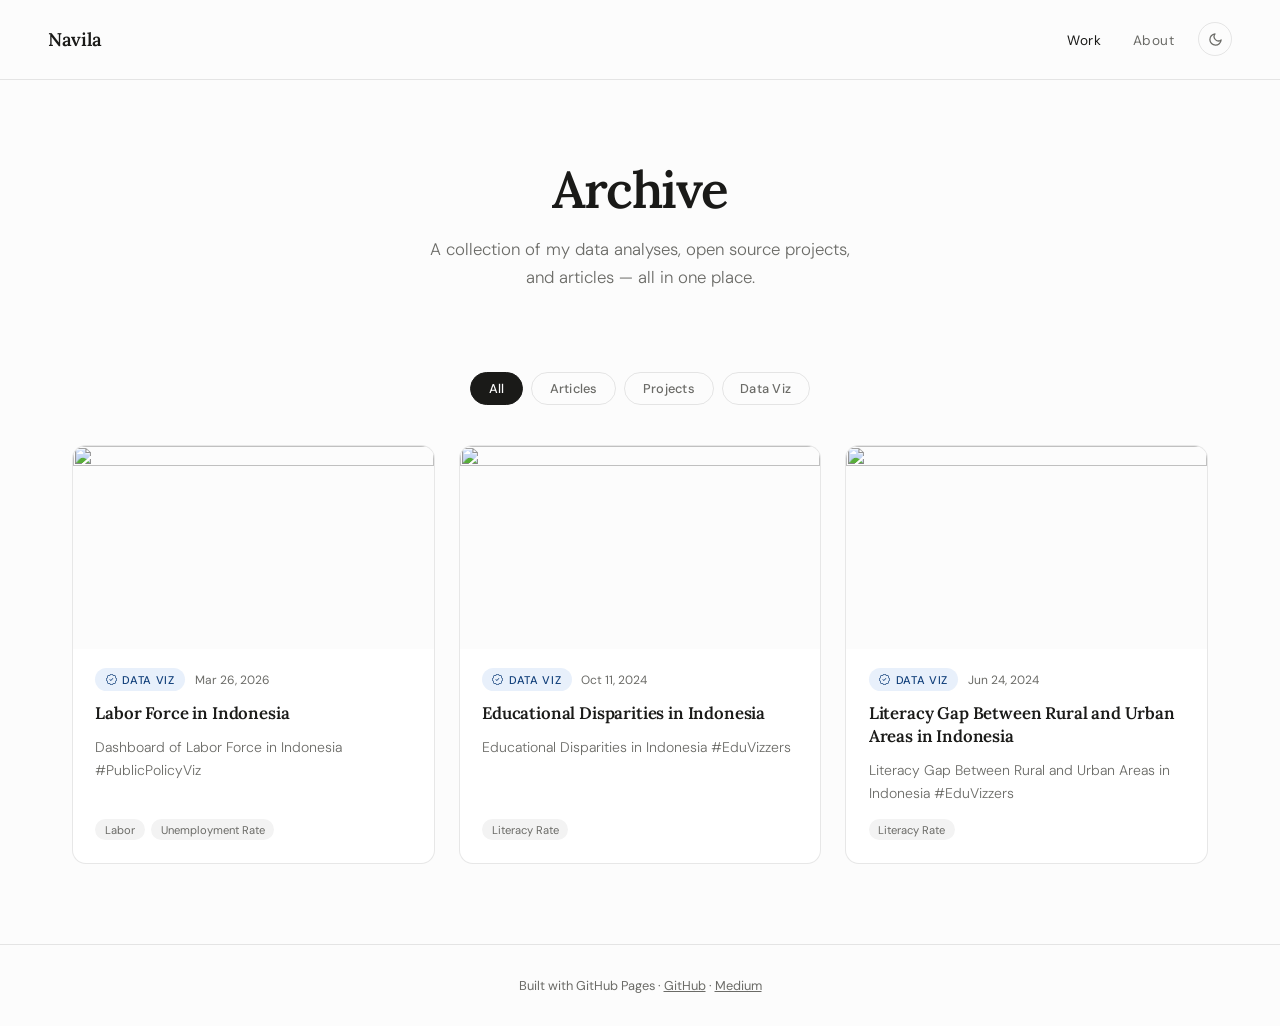
==== index.html @ 3b9d4157 "Initial commit" ====
<!DOCTYPE html>
<html lang="en">

<head>
  <meta charset="UTF-8" />
  <meta name="viewport" content="width=device-width, initial-scale=1.0" />
  <title>Navila — Portfolio</title>
  <link rel="preconnect" href="https://fonts.googleapis.com" />
  <link rel="preconnect" href="https://fonts.gstatic.com" crossorigin />
  <link
    href="https://fonts.googleapis.com/css2?family=Lora:ital,wght@0,400;0,600;1,400&family=DM+Sans:wght@300;400;500&display=swap"
    rel="stylesheet" />
  <link rel="stylesheet" href="style.css" />
</head>

<body>

  <nav>
    <a href="#" class="nav-logo">Navila</a>
    <div class="nav-right">
      <ul class="nav-links">
        <li><a href="#" class="active">Work</a></li>
        <li><a href="about.html">About</a></li>
      </ul>
      <button class="theme-toggle" id="theme-toggle" aria-label="Toggle theme">
        <svg id="icon-sun" viewBox="0 0 24 24" fill="none" stroke="currentColor" stroke-width="2" stroke-linecap="round"
          stroke-linejoin="round" style="display:none">
          <circle cx="12" cy="12" r="5" />
          <line x1="12" y1="1" x2="12" y2="3" />
          <line x1="12" y1="21" x2="12" y2="23" />
          <line x1="4.22" y1="4.22" x2="5.64" y2="5.64" />
          <line x1="18.36" y1="18.36" x2="19.78" y2="19.78" />
          <line x1="1" y1="12" x2="3" y2="12" />
          <line x1="21" y1="12" x2="23" y2="12" />
          <line x1="4.22" y1="19.78" x2="5.64" y2="18.36" />
          <line x1="18.36" y1="5.64" x2="19.78" y2="4.22" />
        </svg>
        <svg id="icon-moon" viewBox="0 0 24 24" fill="none" stroke="currentColor" stroke-width="2"
          stroke-linecap="round" stroke-linejoin="round">
          <path d="M21 12.79A9 9 0 1111.21 3 7 7 0 0021 12.79z" />
        </svg>
      </button>
    </div>
  </nav>

  <header class="hero">
    <h1>Archive</h1>
    <p>A collection of my data analyses, open source projects,<br>and articles — all in one place.</p>
  </header>

  <div class="filter-bar">
    <button class="filter-btn active" data-filter="all">All</button>
    <button class="filter-btn" data-filter="medium">Articles</button>
    <button class="filter-btn" data-filter="github">Projects</button>
    <button class="filter-btn" data-filter="tableau">Data Viz</button>
  </div>

  <main class="grid-wrapper">
    <div class="posts-grid" id="posts-grid">
      <div class="loading-state">Loading posts…</div>
    </div>
  </main>

  <footer>
    <p>Built with GitHub Pages &middot; <a href="https://github.com/yourusername" target="_blank"
        rel="noopener">GitHub</a> &middot; <a href="https://medium.com/@yourusername" target="_blank"
        rel="noopener">Medium</a></p>
  </footer>

  <script src="script.js"></script>

</body>

</html>
---- style.css ----
*,
*::before,
*::after {
    box-sizing: border-box;
    margin: 0;
    padding: 0;
}

:root {
    --bg: #fcfcfc;
    --surface: #ffffff;
    --text: #1a1a18;
    --muted: #6b6b67;
    --border: rgba(26, 26, 24, 0.1);
    --border-hover: rgba(26, 26, 24, 0.22);
    --accent-medium: #c17d3a;
    --accent-github: #2d6a4f;
    --accent-tableau: #2563a8;
    --tag-bg: rgba(26, 26, 24, 0.05);
}

body {
    font-family: 'DM Sans', sans-serif;
    background: var(--bg);
    color: var(--text);
    min-height: 100vh;
}

/* ── NAV ── */
nav {
    display: flex;
    align-items: center;
    justify-content: space-between;
    /* logo left, nav-right pushed to right */
    padding: 1.4rem 3rem;
    border-bottom: 0.5px solid var(--border);
    background: var(--bg);
    position: sticky;
    top: 0;
    z-index: 100;
}

.nav-right {
    display: flex;
    align-items: center;
    gap: 1.5rem;
}

.nav-logo {
    font-family: 'Lora', serif;
    font-size: 1.15rem;
    font-weight: 600;
    letter-spacing: -0.02em;
    text-decoration: none;
    color: var(--text);
}

.nav-links {
    display: flex;
    align-items: center;
    gap: 2rem;
    list-style: none;
}

.nav-links a {
    font-size: 0.85rem;
    font-weight: 400;
    color: var(--muted);
    text-decoration: none;
    letter-spacing: 0.03em;
    transition: color 0.2s;
}

.nav-links a:hover,
.nav-links a.active {
    color: var(--text);
}

.pin-badge {
    position: absolute;
    top: 0.85rem;
    right: 0.85rem;
    width: 26px;
    height: 26px;
    border-radius: 50%;
    background: var(--text);
    color: var(--bg);
    display: flex;
    align-items: center;
    justify-content: center;
    transition: opacity 0.2s;
}

.pin-badge svg {
    width: 13px;
    height: 13px;
}

.card:hover .pin-badge {
    opacity: 0;
}

/* arrow takes over on hover */

/* ── HERO ── */
.hero {
    text-align: center;
    padding: 5rem 2rem 3.5rem;
    max-width: 680px;
    margin: 0 auto;
}

.hero h1 {
    font-family: 'Lora', serif;
    font-size: clamp(2.2rem, 5vw, 3.2rem);
    font-weight: 600;
    letter-spacing: -0.03em;
    line-height: 1.15;
    margin-bottom: 1rem;
}

.hero p {
    font-size: 1.05rem;
    color: var(--muted);
    line-height: 1.7;
    font-weight: 300;
}

/* ── FILTER BAR ── */
.filter-bar {
    display: flex;
    align-items: center;
    justify-content: center;
    gap: 0.5rem;
    padding: 1.5rem 2rem 2.5rem;
    flex-wrap: wrap;
}

.filter-btn {
    font-family: 'DM Sans', sans-serif;
    font-size: 0.8rem;
    font-weight: 500;
    padding: 0.45rem 1.1rem;
    border-radius: 999px;
    border: 0.5px solid var(--border);
    background: transparent;
    color: var(--muted);
    cursor: pointer;
    transition: all 0.18s;
    letter-spacing: 0.02em;
}

.filter-btn:hover {
    border-color: var(--border-hover);
    color: var(--text);
}

.filter-btn.active {
    background: var(--text);
    color: var(--bg);
    border-color: var(--text);
}

.filter-btn.active[data-filter="medium"] {
    background: var(--accent-medium);
    border-color: var(--accent-medium);
}

.filter-btn.active[data-filter="github"] {
    background: var(--accent-github);
    border-color: var(--accent-github);
}

.filter-btn.active[data-filter="tableau"] {
    background: var(--accent-tableau);
    border-color: var(--accent-tableau);
}

/* ── GRID ── */
.grid-wrapper {
    max-width: 1200px;
    margin: 0 auto;
    padding: 0 2rem 5rem;
}

.posts-grid {
    display: grid;
    grid-template-columns: repeat(auto-fill, minmax(320px, 1fr));
    gap: 1.5rem;
}

/* ── CARD ── */
.card {
    background: var(--surface);
    border: 0.5px solid var(--border);
    border-radius: 14px;
    overflow: hidden;
    display: flex;
    flex-direction: column;
    text-decoration: none;
    color: inherit;
    transition: border-color 0.2s, transform 0.2s;
    position: relative;
}

.card:hover {
    border-color: var(--border-hover);
    transform: translateY(-2px);
}

.card-thumb {
    width: 100%;
    aspect-ratio: 16/9;
    object-fit: cover;
    object-position: top;
    display: block;
    background: var(--bg);
}

.card-thumb-placeholder {
    width: 100%;
    aspect-ratio: 16/9;
    display: flex;
    align-items: center;
    justify-content: center;
    background: var(--bg);
}

.card-thumb-placeholder svg {
    opacity: 0.18;
    width: 48px;
    height: 48px;
}

.card-body {
    padding: 1.2rem 1.4rem 1.4rem;
    flex: 1;
    display: flex;
    flex-direction: column;
    gap: 0.7rem;
}

.card-meta {
    display: flex;
    align-items: center;
    gap: 0.6rem;
}

.source-pill {
    display: inline-flex;
    align-items: center;
    gap: 0.35rem;
    font-size: 0.7rem;
    font-weight: 500;
    letter-spacing: 0.06em;
    text-transform: uppercase;
    padding: 0.28rem 0.65rem;
    border-radius: 999px;
}

.source-pill.medium {
    background: #fff1e5;
    color: #8a4a10;
}

.source-pill.github {
    background: #e6f4ef;
    color: #145232;
}

.source-pill.tableau {
    background: #e8f0fb;
    color: #113f7a;
}

.source-pill svg {
    width: 11px;
    height: 11px;
    flex-shrink: 0;
}

.card-date {
    font-size: 0.75rem;
    color: var(--muted);
}

.card-title {
    font-family: 'Lora', serif;
    font-size: 1.05rem;
    font-weight: 600;
    line-height: 1.35;
    letter-spacing: -0.01em;
}

.card-desc {
    font-size: 0.875rem;
    color: var(--muted);
    line-height: 1.65;
    font-weight: 300;
    flex: 1;
}

.card-tags {
    display: flex;
    flex-wrap: wrap;
    gap: 0.4rem;
    margin-top: 0.2rem;
}

.tag {
    font-size: 0.7rem;
    padding: 0.22rem 0.6rem;
    background: var(--tag-bg);
    border-radius: 999px;
    color: var(--muted);
}

.card-arrow {
    position: absolute;
    top: 1rem;
    right: 1rem;
    width: 28px;
    height: 28px;
    border-radius: 50%;
    border: 0.5px solid var(--border);
    background: var(--surface);
    display: flex;
    align-items: center;
    justify-content: center;
    opacity: 0;
    transform: translateY(4px);
    transition: opacity 0.2s, transform 0.2s;
}

.card:hover .card-arrow {
    opacity: 1;
    transform: translateY(0);
}

.card-arrow svg {
    width: 13px;
    height: 13px;
}

/* ── LOADING STATE ── */
.loading-state {
    text-align: center;
    padding: 4rem 2rem;
    color: var(--muted);
    font-size: 0.9rem;
}

.skeleton {
    background: linear-gradient(90deg, var(--bg) 25%, rgba(26, 26, 24, 0.06) 50%, var(--bg) 75%);
    background-size: 200% 100%;
    animation: shimmer 1.4s infinite;
    border-radius: 6px;
}

@keyframes shimmer {
    0% {
        background-position: 200% 0;
    }

    100% {
        background-position: -200% 0;
    }
}

/* ── EMPTY STATE ── */
.empty-state {
    grid-column: 1 / -1;
    text-align: center;
    padding: 4rem;
    color: var(--muted);
}

/* ── FOOTER ── */
footer {
    border-top: 0.5px solid var(--border);
    text-align: center;
    padding: 2rem;
    font-size: 0.8rem;
    color: var(--muted);
}

footer a {
    color: var(--muted);
    text-decoration: underline;
}

/* ── RESPONSIVE ── */
@media (max-width: 640px) {
    nav {
        padding: 1.1rem 1.25rem;
    }

    .hero {
        padding: 3rem 1.25rem 2.5rem;
    }

    .grid-wrapper {
        padding: 0 1.25rem 4rem;
    }

    .posts-grid {
        grid-template-columns: 1fr;
    }
}


/* dark mode variables */
body.dark {
    --bg: #111110;
    --surface: #1c1c1a;
    --text: #f0ede8;
    --muted: #8a8a85;
    --border: rgba(240, 237, 232, 0.1);
    --border-hover: rgba(240, 237, 232, 0.22);
    --tag-bg: rgba(240, 237, 232, 0.07);
}

.theme-toggle {
    background: transparent;
    border: 0.5px solid var(--border);
    border-radius: 50%;
    width: 34px;
    height: 34px;
    display: flex;
    align-items: center;
    justify-content: center;
    cursor: pointer;
    color: var(--muted);
    transition: border-color 0.2s, color 0.2s;
    flex-shrink: 0;
}

.theme-toggle:hover {
    border-color: var(--border-hover);
    color: var(--text);
}

.theme-toggle svg {
    width: 15px;
    height: 15px;
}

body.dark .source-pill.medium {
    background: #3d2008;
    color: #f5b97a;
}

body.dark .source-pill.github {
    background: #0d2e1e;
    color: #6fcf97;
}

body.dark .source-pill.tableau {
    background: #0d1f3e;
    color: #7eb3f5;
}
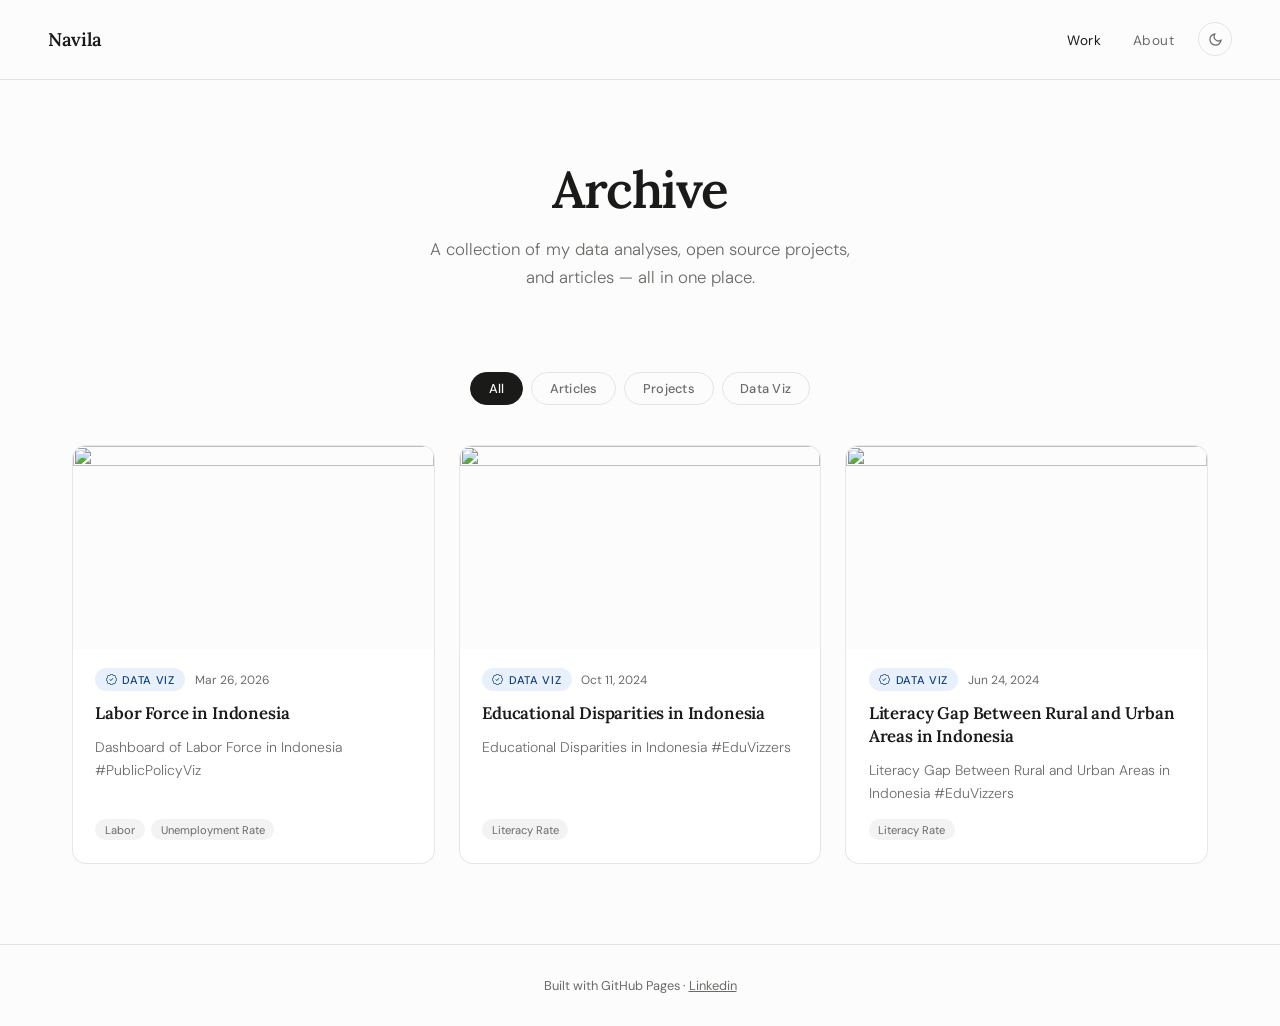
==== commit f9d5033a: "Change footer" ====
--- a/index.html
+++ b/index.html
@@ -62,9 +62,8 @@
   </main>
 
   <footer>
-    <p>Built with GitHub Pages &middot; <a href="https://github.com/yourusername" target="_blank"
-        rel="noopener">GitHub</a> &middot; <a href="https://medium.com/@yourusername" target="_blank"
-        rel="noopener">Medium</a></p>
+    <p>Built with GitHub Pages
+      &middot; <a href="https://www.linkedin.com/in/navilasm/" target="_blank" rel="noopener">Linkedin</a></p>
   </footer>
 
   <script src="script.js"></script>
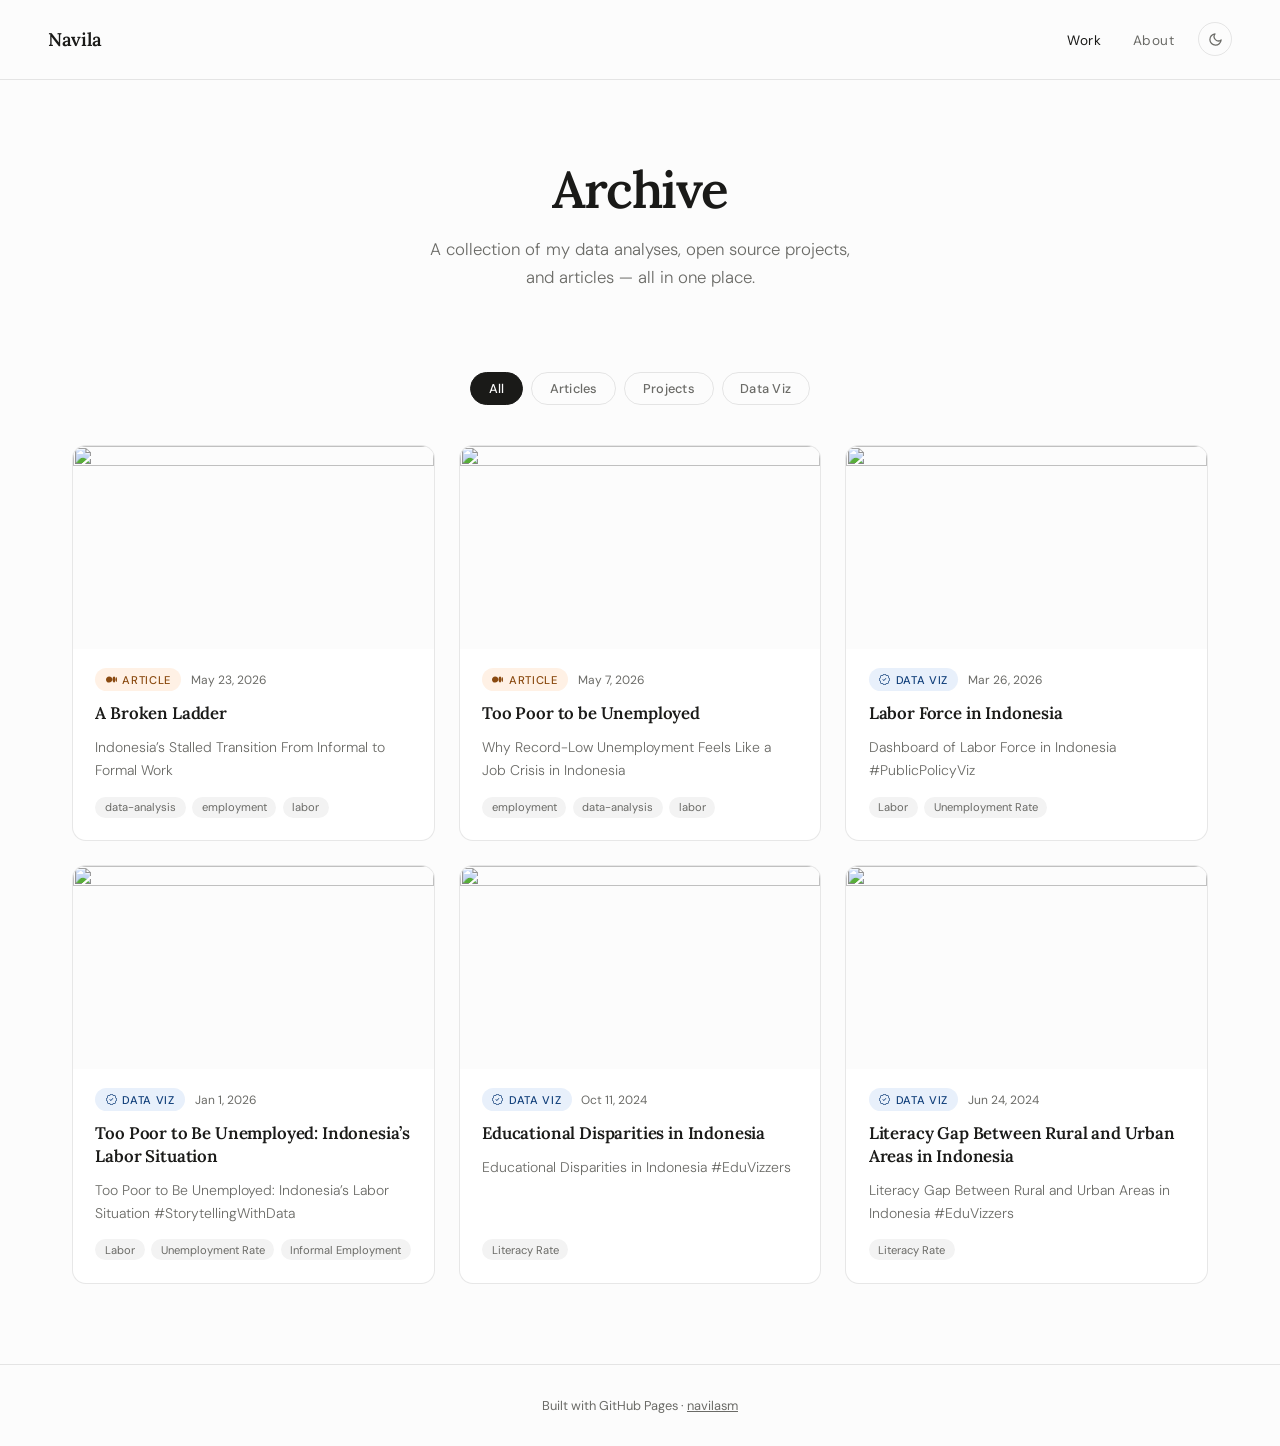
==== commit 1aae30a0: "update footer" ====
--- a/index.html
+++ b/index.html
@@ -63,7 +63,7 @@
 
   <footer>
     <p>Built with GitHub Pages
-      &middot; <a href="https://www.linkedin.com/in/navilasm/" target="_blank" rel="noopener">Linkedin</a></p>
+      &middot; <a href="https://github.com/navilasm" target="_blank" rel="noopener">navilasm</a></p>
   </footer>
 
   <script src="script.js"></script>
--- a/style.css
+++ b/style.css
@@ -389,6 +389,30 @@
     text-decoration: underline;
 }
 
+.footer-icons {
+    display: flex;
+    align-items: center;
+    justify-content: center;
+    gap: 1.5rem;
+    padding: 1.5rem 2rem;
+}
+
+.footer-icons a {
+    color: var(--muted);
+    display: flex;
+    transition: color 0.2s, transform 0.2s;
+}
+
+.footer-icons a:hover {
+    color: var(--text);
+    transform: translateY(-2px);
+}
+
+.footer-icons svg {
+    width: 18px;
+    height: 18px;
+}
+
 /* ── RESPONSIVE ── */
 @media (max-width: 640px) {
     nav {
